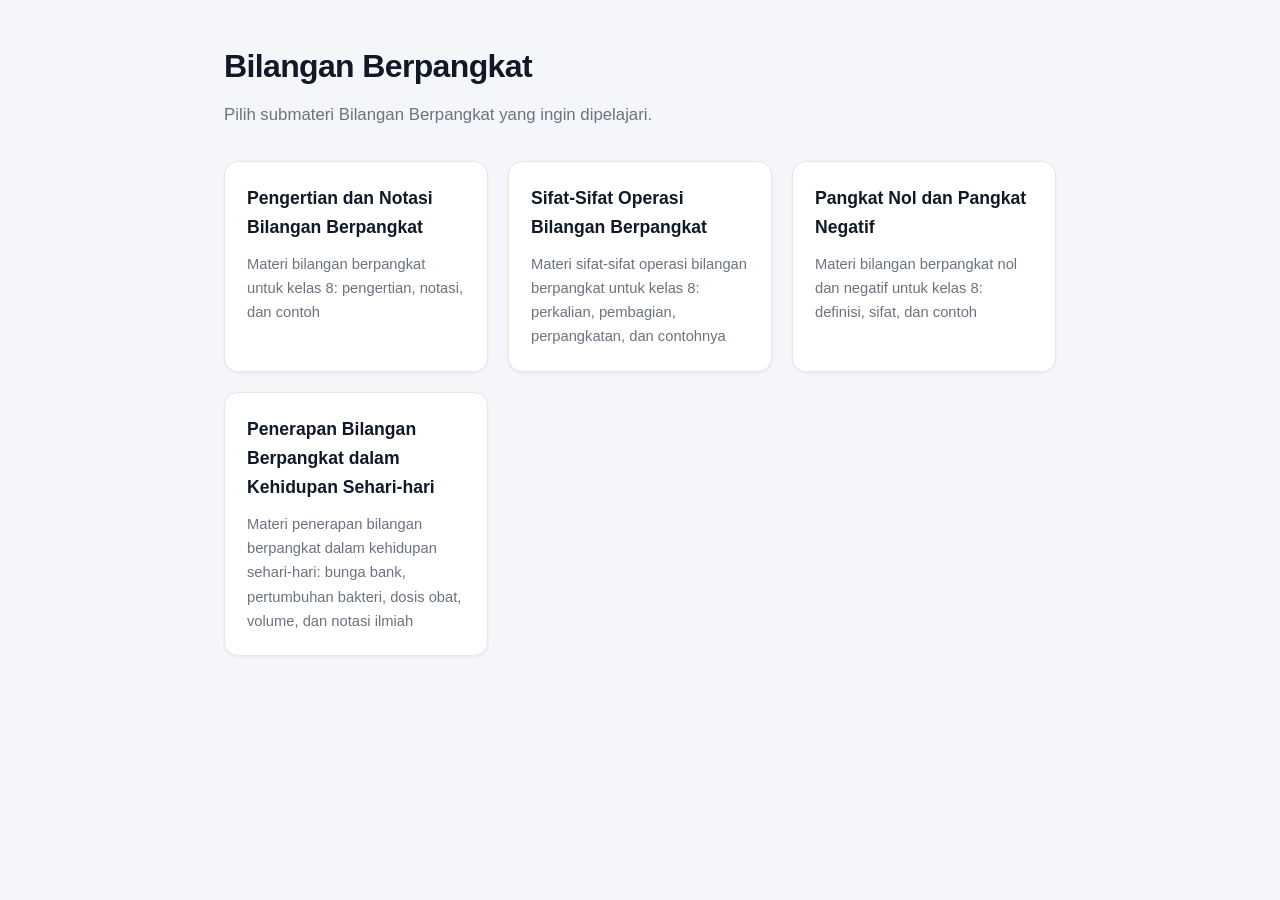
==== index.html @ b9f224da "Add files via upload" ====
<!DOCTYPE html>
<html lang="id">
<head>
<meta charset="UTF-8">
<meta name="viewport" content="width=device-width, initial-scale=1.0">
<title>Bilangan Berpangkat</title>
<link rel="stylesheet" href="style.css">
</head>
<body>
<div class="page">
  <h1>Bilangan Berpangkat</h1>
  <p class="subtitle">Pilih submateri Bilangan Berpangkat yang ingin dipelajari.</p>

  <div class="menu-grid">
    <a class="menu-card" href="1-pengertian-dan-notasi.html">
      <h3>Pengertian dan Notasi Bilangan Berpangkat</h3>
      <p>Materi bilangan berpangkat untuk kelas 8: pengertian, notasi, dan contoh</p>
    </a>

    <a class="menu-card" href="2-sifat-sifat-operasi.html">
      <h3>Sifat-Sifat Operasi Bilangan Berpangkat</h3>
      <p>Materi sifat-sifat operasi bilangan berpangkat untuk kelas 8: perkalian, pembagian, perpangkatan, dan contohnya</p>
    </a>

    <a class="menu-card" href="3-pangkat-nol-dan-negatif.html">
      <h3>Pangkat Nol dan Pangkat Negatif</h3>
      <p>Materi bilangan berpangkat nol dan negatif untuk kelas 8: definisi, sifat, dan contoh</p>
    </a>

    <a class="menu-card" href="4-penerapan-sehari-hari.html">
      <h3>Penerapan Bilangan Berpangkat dalam Kehidupan Sehari-hari</h3>
      <p>Materi penerapan bilangan berpangkat dalam kehidupan sehari-hari: bunga bank, pertumbuhan bakteri, dosis obat, volume, dan notasi ilmiah</p>
    </a>
  </div>
</div>
</body>
</html>
---- style.css ----
:root{
  --bg:#f4f6f9;
  --card-bg:#ffffff;
  --text:#374151;
  --heading:#111827;
  --muted:#6b7280;
  --accent:#2563eb;
  --accent-dark:#1d4ed8;
  --border:#e5e7eb;
  --callout-bg:#eff6ff;
  --callout-border:#bfdbfe;
  --callout-accent:#2563eb;
  --table-head:#f3f4f6;
  --code-bg:#f3f4f6;
}
*{box-sizing:border-box;}
html,body{margin:0;padding:0;}
body{
  background:var(--bg);
  color:var(--text);
  font-family:-apple-system,BlinkMacSystemFont,"Segoe UI",Roboto,Helvetica,Arial,sans-serif;
  line-height:1.65;
  font-size:16px;
}
.page{
  max-width:880px;
  margin:0 auto;
  padding:40px 24px 80px;
}
a{color:var(--accent);text-decoration:none;}
a:hover{text-decoration:underline;}

/* ===== Top back link ===== */
.back-link{
  display:inline-block;
  font-size:14px;
  color:var(--accent);
  margin-bottom:18px;
  font-weight:500;
}

/* ===== Headings ===== */
h1{
  font-size:2rem;
  font-weight:800;
  color:var(--heading);
  margin:0 0 8px;
  letter-spacing:-0.02em;
}
.subtitle{
  color:var(--muted);
  font-size:1.05rem;
  margin:0 0 32px;
}
h2{
  font-size:1.4rem;
  font-weight:700;
  color:var(--heading);
  margin:44px 0 16px;
  padding-bottom:8px;
  border-bottom:2px solid var(--border);
}
h3{
  font-size:1.15rem;
  font-weight:700;
  color:var(--heading);
  margin:28px 0 12px;
}
h4{
  font-size:1.02rem;
  font-weight:700;
  color:var(--heading);
  margin:20px 0 10px;
}
p{margin:0 0 14px;}
hr{border:none;border-top:1px solid var(--border);margin:36px 0;}

/* ===== Formula display ===== */
.formula{
  background:#fafbfc;
  border:1px solid var(--border);
  border-radius:10px;
  padding:18px 20px;
  text-align:center;
  font-size:1.25rem;
  margin:16px 0;
  color:var(--heading);
  overflow-x:auto;
}
.formula-inline{
  font-family:"Cambria Math",Georgia,serif;
  font-style:italic;
}
sup{font-size:0.68em;}
sub{font-size:0.68em;}

/* ===== Fraction ===== */
.frac{
  display:inline-flex;
  flex-direction:column;
  vertical-align:middle;
  text-align:center;
  font-size:0.85em;
  line-height:1.15;
  margin:0 3px;
  position:relative;
  top:0.15em;
}
.frac .num{border-bottom:1.4px solid currentColor;padding:0 5px 2px;}
.frac .den{padding:2px 5px 0;}
.brace{font-size:0.85em;color:var(--muted);}

/* ===== Callout boxes ===== */
.callout{
  background:var(--callout-bg);
  border-left:4px solid var(--callout-accent);
  border-radius:8px;
  padding:16px 20px;
  margin:20px 0;
}
.callout strong{color:var(--heading);}
.callout.tips{--callout-bg:#eff6ff;}
.callout.final{
  --callout-bg:#eef2ff;
  border-left-color:#4f46e5;
}
.callout.celebrate{
  background:linear-gradient(135deg,#eef2ff,#eff6ff);
  border-left-color:#4f46e5;
  text-align:center;
  font-size:1.05rem;
}

/* ===== Tables ===== */
.table-wrap{overflow-x:auto;margin:16px 0;}
table{
  width:100%;
  border-collapse:collapse;
  font-size:0.95rem;
}
caption{
  text-align:left;
  font-weight:600;
  margin-bottom:8px;
  color:var(--heading);
}
th,td{
  border:1px solid var(--border);
  padding:10px 14px;
  text-align:left;
  vertical-align:top;
}
th{
  background:var(--table-head);
  color:var(--heading);
  font-weight:700;
}
tr:nth-child(even) td{background:#fbfcfd;}

/* ===== Lists ===== */
ol,ul{padding-left:22px;margin:0 0 14px;}
li{margin-bottom:6px;}

/* ===== Menu (index) cards ===== */
.menu-grid{
  display:grid;
  grid-template-columns:repeat(3,1fr);
  gap:20px;
  margin-top:28px;
}
.menu-card{
  background:var(--card-bg);
  border-radius:14px;
  padding:22px;
  box-shadow:0 1px 3px rgba(16,24,40,0.06);
  border:1px solid var(--border);
  transition:transform .15s ease, box-shadow .15s ease;
  display:block;
}
.menu-card:hover{
  transform:translateY(-2px);
  box-shadow:0 8px 20px rgba(16,24,40,0.10);
  text-decoration:none;
}
.menu-card h3{
  margin:0 0 10px;
  font-size:1.1rem;
  color:var(--heading);
}
.menu-card p{
  margin:0;
  font-size:0.92rem;
  color:var(--muted);
}
@media (max-width:760px){
  .menu-grid{grid-template-columns:1fr;}
}

/* ===== Bottom navigation between subbab ===== */
.subnav{
  display:grid;
  grid-template-columns:1fr 1fr;
  gap:16px;
  margin-top:48px;
}
.subnav a{
  display:block;
  background:var(--card-bg);
  border:1px solid var(--border);
  border-radius:12px;
  padding:16px 18px;
  text-decoration:none;
}
.subnav a:hover{
  border-color:var(--accent);
  box-shadow:0 4px 14px rgba(16,24,40,0.08);
}
.subnav .dir{
  font-size:0.78rem;
  color:var(--muted);
  font-weight:600;
  text-transform:uppercase;
  letter-spacing:.03em;
}
.subnav .label{
  font-size:0.98rem;
  font-weight:700;
  color:var(--heading);
  margin-top:4px;
}
.subnav .desc{
  font-size:0.85rem;
  color:var(--muted);
  margin-top:4px;
  font-weight:400;
}
.subnav .next{text-align:right;}
.subnav .disabled{
  background:#f3f4f6;
  color:var(--muted);
  border:1px dashed var(--border);
  display:flex;
  align-items:center;
  justify-content:center;
  font-size:0.9rem;
}
@media (max-width:600px){
  .subnav{grid-template-columns:1fr;}
  .subnav .next{text-align:left;}
}
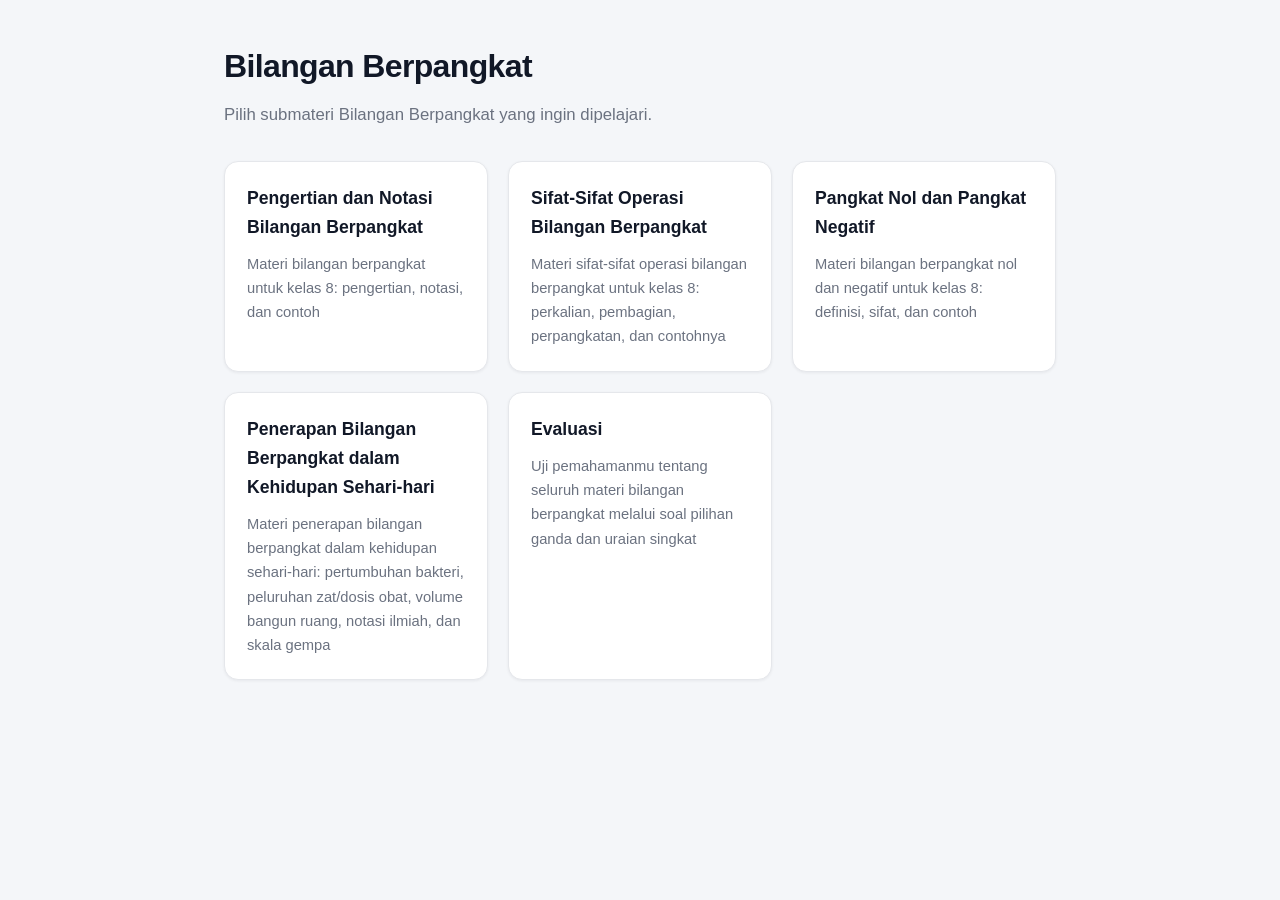
==== commit de60beeb: "Add files via upload" ====
--- a/index.html
+++ b/index.html
@@ -29,7 +29,12 @@
 
     <a class="menu-card" href="4-penerapan-sehari-hari.html">
       <h3>Penerapan Bilangan Berpangkat dalam Kehidupan Sehari-hari</h3>
-      <p>Materi penerapan bilangan berpangkat dalam kehidupan sehari-hari: bunga bank, pertumbuhan bakteri, dosis obat, volume, dan notasi ilmiah</p>
+      <p>Materi penerapan bilangan berpangkat dalam kehidupan sehari-hari: pertumbuhan bakteri, peluruhan zat/dosis obat, volume bangun ruang, notasi ilmiah, dan skala gempa</p>
+    </a>
+
+    <a class="menu-card" href="5-evaluasi.html">
+      <h3>Evaluasi</h3>
+      <p>Uji pemahamanmu tentang seluruh materi bilangan berpangkat melalui soal pilihan ganda dan uraian singkat</p>
     </a>
   </div>
 </div>
--- a/style.css
+++ b/style.css
@@ -248,3 +248,144 @@
   .subnav{grid-template-columns:1fr;}
   .subnav .next{text-align:left;}
 }
+
+/* ===== Evaluasi Interaktif ===== */
+.quiz-hidden{display:none !important;}
+.quiz-intro-box{max-width:520px;margin:32px auto 0;}
+.quiz-field{margin:20px 0;}
+.quiz-field label{display:block;font-weight:600;margin-bottom:8px;color:var(--heading);}
+.quiz-input{
+  width:100%;
+  padding:12px 14px;
+  border:1px solid var(--border);
+  border-radius:8px;
+  font-size:1rem;
+  font-family:inherit;
+}
+.quiz-input:focus{outline:2px solid var(--accent);outline-offset:1px;}
+.quiz-btn{
+  display:inline-block;
+  background:var(--accent);
+  color:#fff;
+  border:none;
+  padding:12px 24px;
+  border-radius:8px;
+  font-size:1rem;
+  font-weight:600;
+  cursor:pointer;
+  transition:background .15s ease;
+  font-family:inherit;
+}
+.quiz-btn:hover{background:var(--accent-dark);}
+.quiz-btn:disabled{background:#c3c9d3;cursor:not-allowed;}
+.quiz-btn.secondary{background:var(--card-bg);color:var(--accent);border:1px solid var(--accent);}
+.quiz-btn.secondary:hover{background:var(--callout-bg);}
+
+.quiz-topbar{
+  position:sticky;
+  top:0;
+  background:var(--card-bg);
+  border:1px solid var(--border);
+  border-radius:10px;
+  padding:14px 18px;
+  margin-bottom:24px;
+  display:flex;
+  justify-content:space-between;
+  align-items:center;
+  flex-wrap:wrap;
+  gap:10px;
+  box-shadow:0 2px 8px rgba(16,24,40,0.06);
+  z-index:10;
+}
+.quiz-topbar .quiz-nama{font-weight:600;color:var(--heading);}
+.quiz-timer{
+  font-weight:700;
+  font-size:1.1rem;
+  color:var(--accent);
+  background:var(--callout-bg);
+  padding:6px 14px;
+  border-radius:20px;
+  white-space:nowrap;
+}
+.quiz-timer.warning{color:#fff;background:#dc2626;}
+
+.quiz-progress-text{
+  font-size:0.85rem;
+  color:var(--muted);
+}
+
+.quiz-question{
+  background:var(--card-bg);
+  border:1px solid var(--border);
+  border-radius:10px;
+  padding:18px 20px;
+  margin-bottom:16px;
+}
+.quiz-question p{margin:0 0 10px;}
+.quiz-option{
+  display:block;
+  padding:8px 10px;
+  border-radius:6px;
+  cursor:pointer;
+}
+.quiz-option:hover{background:var(--bg);}
+.quiz-option input{margin-right:8px;}
+.quiz-uraian-input{
+  width:100%;
+  padding:10px 12px;
+  border:1px solid var(--border);
+  border-radius:8px;
+  font-family:inherit;
+  font-size:0.95rem;
+}
+
+.quiz-section-title{margin:32px 0 16px;}
+
+.quiz-submit-bar{
+  text-align:center;
+  margin:32px 0;
+}
+
+.quiz-result-summary{
+  background:var(--callout-bg);
+  border:1px solid var(--callout-border);
+  border-radius:12px;
+  padding:24px;
+  text-align:center;
+  margin:24px 0 32px;
+}
+.quiz-result-summary .quiz-score{
+  font-size:3rem;
+  font-weight:800;
+  color:var(--accent);
+  margin:8px 0;
+}
+.quiz-result-summary .quiz-score span{font-size:1.4rem;color:var(--muted);}
+.quiz-result-summary .quiz-sub{color:var(--muted);font-size:0.95rem;}
+
+.quiz-review-item{
+  border:1px solid var(--border);
+  border-left:4px solid var(--border);
+  border-radius:8px;
+  padding:14px 18px;
+  margin-bottom:12px;
+}
+.quiz-review-item.benar{border-left-color:#16a34a;}
+.quiz-review-item.salah{border-left-color:#dc2626;}
+.quiz-badge{
+  display:inline-block;
+  font-size:0.75rem;
+  font-weight:700;
+  padding:2px 10px;
+  border-radius:12px;
+  margin-left:8px;
+  vertical-align:middle;
+}
+.quiz-badge.benar{background:#dcfce7;color:#15803d;}
+.quiz-badge.salah{background:#fee2e2;color:#b91c1c;}
+.quiz-pembahasan-text{
+  color:var(--muted);
+  font-size:0.92rem;
+  margin-top:6px;
+  margin-bottom:0;
+}
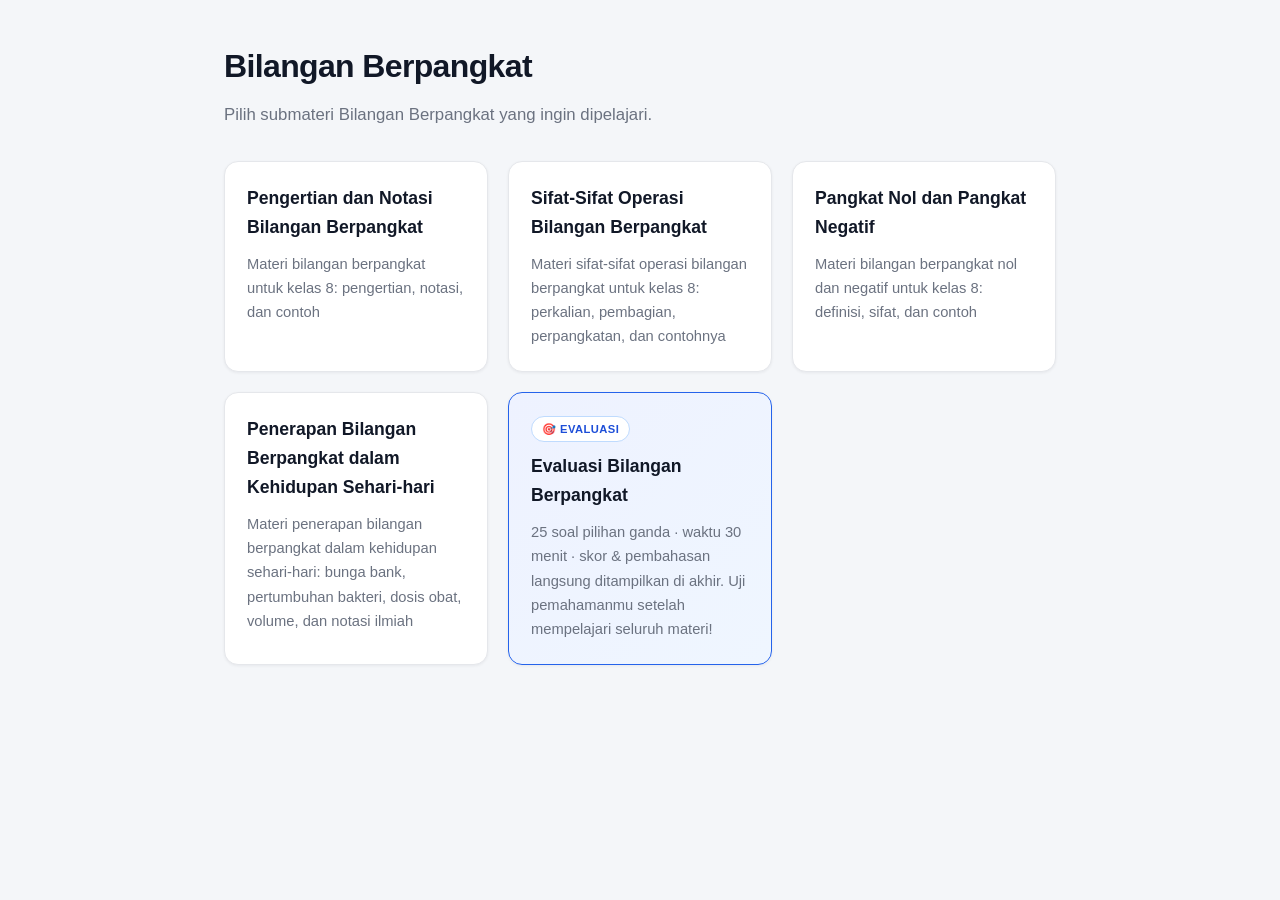
==== commit c37235e4: "Add files via upload" ====
--- a/index.html
+++ b/index.html
@@ -29,12 +29,13 @@
 
     <a class="menu-card" href="4-penerapan-sehari-hari.html">
       <h3>Penerapan Bilangan Berpangkat dalam Kehidupan Sehari-hari</h3>
-      <p>Materi penerapan bilangan berpangkat dalam kehidupan sehari-hari: pertumbuhan bakteri, peluruhan zat/dosis obat, volume bangun ruang, notasi ilmiah, dan skala gempa</p>
+      <p>Materi penerapan bilangan berpangkat dalam kehidupan sehari-hari: bunga bank, pertumbuhan bakteri, dosis obat, volume, dan notasi ilmiah</p>
     </a>
 
-    <a class="menu-card" href="5-evaluasi.html">
-      <h3>Evaluasi</h3>
-      <p>Uji pemahamanmu tentang seluruh materi bilangan berpangkat melalui soal pilihan ganda dan uraian singkat</p>
+    <a class="menu-card featured" href="5-evaluasi.html">
+      <span class="badge">🎯 EVALUASI</span>
+      <h3>Evaluasi Bilangan Berpangkat</h3>
+      <p>25 soal pilihan ganda &middot; waktu 30 menit &middot; skor &amp; pembahasan langsung ditampilkan di akhir. Uji pemahamanmu setelah mempelajari seluruh materi!</p>
     </a>
   </div>
 </div>
--- a/style.css
+++ b/style.css
@@ -249,143 +249,221 @@
   .subnav .next{text-align:left;}
 }
 
-/* ===== Evaluasi Interaktif ===== */
-.quiz-hidden{display:none !important;}
-.quiz-intro-box{max-width:520px;margin:32px auto 0;}
-.quiz-field{margin:20px 0;}
-.quiz-field label{display:block;font-weight:600;margin-bottom:8px;color:var(--heading);}
-.quiz-input{
+/* ===== Evaluasi: menu card variant ===== */
+.menu-card.featured{
+  border:1.5px solid var(--accent);
+  background:linear-gradient(135deg,#eef2ff,#eff6ff);
+}
+.menu-card.featured .badge{
+  display:inline-block;
+  font-size:.7rem;
+  font-weight:800;
+  letter-spacing:.04em;
+  color:var(--accent-dark);
+  background:#fff;
+  border:1px solid var(--callout-border);
+  padding:3px 10px;
+  border-radius:999px;
+  margin-bottom:10px;
+}
+
+/* ===== Evaluasi: start screen ===== */
+.quiz-wrap{max-width:720px;margin:0 auto;}
+.start-card{
+  background:var(--card-bg);
+  border:1px solid var(--border);
+  border-radius:16px;
+  padding:40px 32px;
+  text-align:center;
+  box-shadow:0 1px 3px rgba(16,24,40,0.06);
+  margin-top:20px;
+}
+.start-card h2{margin-top:0;border:none;padding:0;}
+.start-card .meta-row{
+  display:flex;
+  justify-content:center;
+  gap:28px;
+  margin:22px 0;
+  flex-wrap:wrap;
+}
+.start-card .meta-item{
+  text-align:center;
+}
+.start-card .meta-item .num{
+  font-size:1.6rem;
+  font-weight:800;
+  color:var(--accent-dark);
+  display:block;
+}
+.start-card .meta-item .lbl{
+  font-size:.8rem;
+  color:var(--muted);
+}
+.start-card input[type=text]{
   width:100%;
+  max-width:360px;
   padding:12px 14px;
-  border:1px solid var(--border);
-  border-radius:8px;
+  border:1.5px solid var(--border);
+  border-radius:10px;
   font-size:1rem;
+  margin:8px 0 4px;
   font-family:inherit;
 }
-.quiz-input:focus{outline:2px solid var(--accent);outline-offset:1px;}
-.quiz-btn{
-  display:inline-block;
+.field-error{
+  color:#dc2626;
+  font-size:.82rem;
+  min-height:18px;
+  margin-bottom:8px;
+}
+
+/* ===== Evaluasi: buttons ===== */
+.btn-primary{
   background:var(--accent);
   color:#fff;
   border:none;
-  padding:12px 24px;
-  border-radius:8px;
+  border-radius:10px;
+  padding:13px 30px;
   font-size:1rem;
-  font-weight:600;
+  font-weight:700;
   cursor:pointer;
-  transition:background .15s ease;
   font-family:inherit;
 }
-.quiz-btn:hover{background:var(--accent-dark);}
-.quiz-btn:disabled{background:#c3c9d3;cursor:not-allowed;}
-.quiz-btn.secondary{background:var(--card-bg);color:var(--accent);border:1px solid var(--accent);}
-.quiz-btn.secondary:hover{background:var(--callout-bg);}
-
-.quiz-topbar{
+.btn-primary:hover{background:var(--accent-dark);}
+.btn-secondary{
+  background:#fff;
+  border:1.5px solid var(--border);
+  border-radius:10px;
+  padding:13px 30px;
+  font-weight:700;
+  color:var(--heading);
+  cursor:pointer;
+  font-family:inherit;
+}
+.btn-secondary:hover{border-color:var(--accent);}
+
+/* ===== Evaluasi: quiz header / timer ===== */
+.quiz-header{
   position:sticky;
   top:0;
-  background:var(--card-bg);
-  border:1px solid var(--border);
-  border-radius:10px;
-  padding:14px 18px;
-  margin-bottom:24px;
+  background:var(--bg);
+  padding:14px 0;
+  z-index:10;
   display:flex;
   justify-content:space-between;
   align-items:center;
+  border-bottom:1px solid var(--border);
+  margin-bottom:22px;
+  gap:12px;
   flex-wrap:wrap;
+}
+.quiz-header .who{font-weight:700;color:var(--heading);}
+.progress-text{font-size:.85rem;color:var(--muted);font-weight:600;}
+.timer{
+  font-weight:800;
+  font-size:1.1rem;
+  padding:8px 16px;
+  border-radius:10px;
+  background:#dcfce7;
+  color:#166534;
+  font-variant-numeric:tabular-nums;
+}
+.timer.warning{background:#fef3c7;color:#92400e;}
+.timer.danger{background:#fee2e2;color:#b91c1c;}
+
+/* ===== Evaluasi: question cards ===== */
+.q-card{
+  background:var(--card-bg);
+  border:1px solid var(--border);
+  border-radius:12px;
+  padding:20px 22px;
+  margin-bottom:16px;
+}
+.q-card .q-topic{
+  font-size:.7rem;
+  text-transform:uppercase;
+  letter-spacing:.04em;
+  color:var(--accent);
+  font-weight:700;
+  margin-bottom:6px;
+}
+.q-card .q-text{
+  font-weight:600;
+  color:var(--heading);
+  margin-bottom:14px;
+  font-size:1.02rem;
+}
+.q-options label{
+  display:flex;
   gap:10px;
-  box-shadow:0 2px 8px rgba(16,24,40,0.06);
-  z-index:10;
-}
-.quiz-topbar .quiz-nama{font-weight:600;color:var(--heading);}
-.quiz-timer{
-  font-weight:700;
-  font-size:1.1rem;
-  color:var(--accent);
-  background:var(--callout-bg);
-  padding:6px 14px;
-  border-radius:20px;
-  white-space:nowrap;
-}
-.quiz-timer.warning{color:#fff;background:#dc2626;}
-
-.quiz-progress-text{
-  font-size:0.85rem;
-  color:var(--muted);
-}
-
-.quiz-question{
-  background:var(--card-bg);
-  border:1px solid var(--border);
-  border-radius:10px;
-  padding:18px 20px;
-  margin-bottom:16px;
-}
-.quiz-question p{margin:0 0 10px;}
-.quiz-option{
-  display:block;
-  padding:8px 10px;
-  border-radius:6px;
+  align-items:flex-start;
+  padding:11px 14px;
+  border:1.5px solid var(--border);
+  border-radius:9px;
+  margin-bottom:8px;
   cursor:pointer;
-}
-.quiz-option:hover{background:var(--bg);}
-.quiz-option input{margin-right:8px;}
-.quiz-uraian-input{
-  width:100%;
-  padding:10px 12px;
-  border:1px solid var(--border);
-  border-radius:8px;
-  font-family:inherit;
-  font-size:0.95rem;
-}
-
-.quiz-section-title{margin:32px 0 16px;}
-
-.quiz-submit-bar{
-  text-align:center;
-  margin:32px 0;
-}
-
-.quiz-result-summary{
-  background:var(--callout-bg);
-  border:1px solid var(--callout-border);
-  border-radius:12px;
-  padding:24px;
-  text-align:center;
-  margin:24px 0 32px;
-}
-.quiz-result-summary .quiz-score{
+  font-size:.95rem;
+}
+.q-options label:hover{border-color:var(--accent);}
+.q-options input{margin-top:3px;flex-shrink:0;}
+.submit-bar{text-align:center;margin:32px 0 8px;}
+.submit-bar p{color:var(--muted);font-size:.85rem;margin-top:10px;}
+
+/* ===== Evaluasi: result screen ===== */
+.result-summary{
+  text-align:center;
+  background:linear-gradient(135deg,#eef2ff,#eff6ff);
+  border-radius:16px;
+  padding:32px 24px;
+  margin-bottom:30px;
+}
+.result-summary .who{font-size:1.1rem;color:var(--heading);font-weight:700;}
+.result-summary .score-big{
   font-size:3rem;
   font-weight:800;
-  color:var(--accent);
-  margin:8px 0;
-}
-.quiz-result-summary .quiz-score span{font-size:1.4rem;color:var(--muted);}
-.quiz-result-summary .quiz-sub{color:var(--muted);font-size:0.95rem;}
-
-.quiz-review-item{
-  border:1px solid var(--border);
-  border-left:4px solid var(--border);
+  color:var(--accent-dark);
+  margin:6px 0;
+}
+.result-summary .score-sub{color:var(--muted);font-size:.92rem;}
+.result-summary .meta-row{
+  display:flex;
+  justify-content:center;
+  gap:28px;
+  margin-top:20px;
+  flex-wrap:wrap;
+}
+.save-status{
+  font-size:.85rem;
+  margin-top:14px;
+  color:var(--muted);
+}
+.save-status.ok{color:#166534;}
+.save-status.err{color:#b91c1c;}
+.result-item{
+  border:1px solid var(--border);
+  border-radius:12px;
+  padding:16px 20px;
+  margin-bottom:12px;
+}
+.result-item.correct{border-left:5px solid #16a34a;}
+.result-item.wrong{border-left:5px solid #dc2626;}
+.result-badge{
+  display:inline-block;
+  font-size:.7rem;
+  font-weight:700;
+  padding:3px 10px;
+  border-radius:999px;
+  margin-bottom:8px;
+}
+.result-badge.correct{background:#dcfce7;color:#166534;}
+.result-badge.wrong{background:#fee2e2;color:#991b1b;}
+.answer-line{font-size:.88rem;margin:4px 0;}
+.answer-line.true-ans{color:#166534;font-weight:600;}
+.answer-line.false-ans{color:#991b1b;font-weight:600;}
+.pembahasan-box{
+  margin-top:10px;
+  background:#f8fafc;
   border-radius:8px;
-  padding:14px 18px;
-  margin-bottom:12px;
-}
-.quiz-review-item.benar{border-left-color:#16a34a;}
-.quiz-review-item.salah{border-left-color:#dc2626;}
-.quiz-badge{
-  display:inline-block;
-  font-size:0.75rem;
-  font-weight:700;
-  padding:2px 10px;
-  border-radius:12px;
-  margin-left:8px;
-  vertical-align:middle;
-}
-.quiz-badge.benar{background:#dcfce7;color:#15803d;}
-.quiz-badge.salah{background:#fee2e2;color:#b91c1c;}
-.quiz-pembahasan-text{
-  color:var(--muted);
-  font-size:0.92rem;
-  margin-top:6px;
-  margin-bottom:0;
-}
+  padding:10px 12px;
+  font-size:.87rem;
+  color:var(--text);
+}
